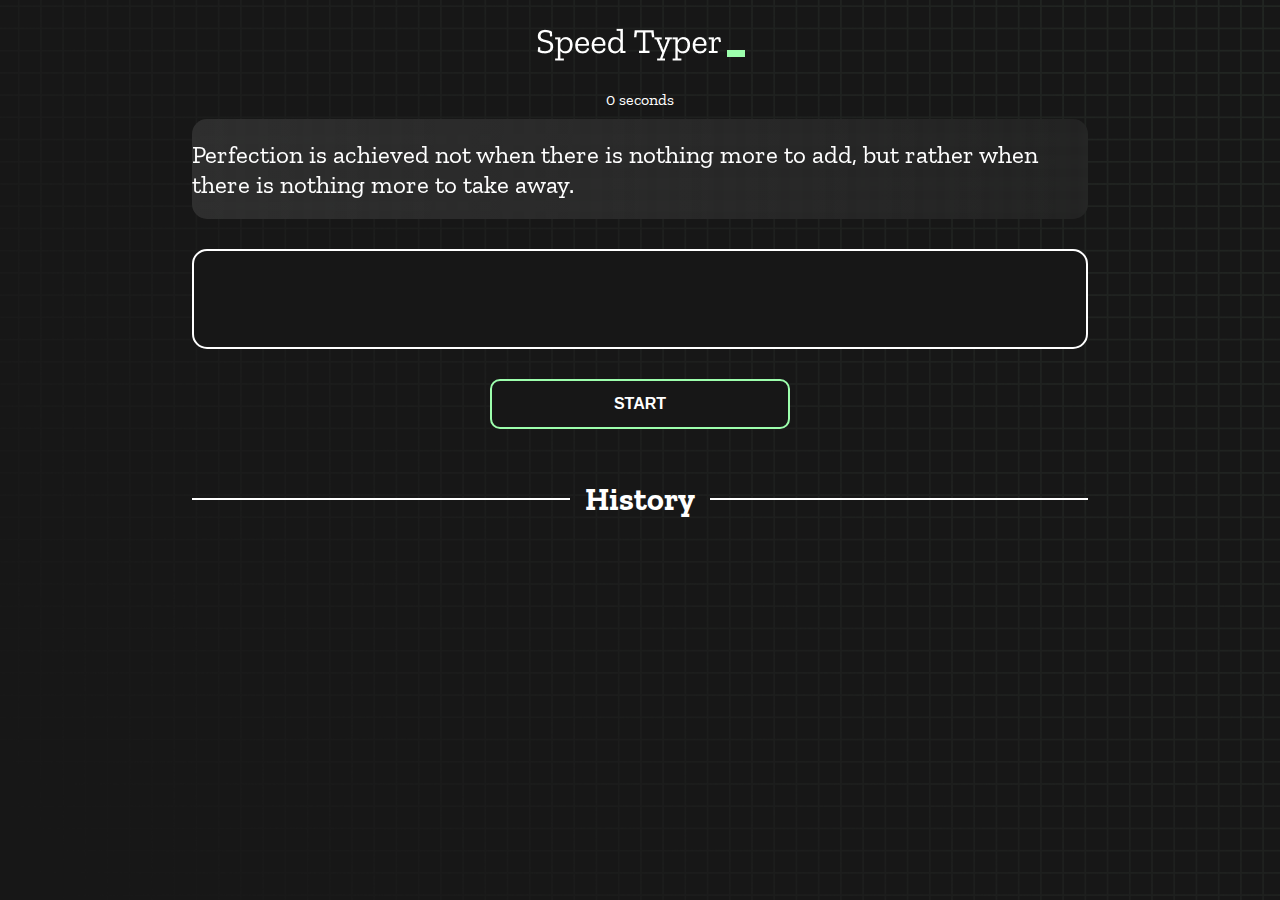
==== index.html @ 3e112525 "Initial commit" ====
<!DOCTYPE html>
<html lang="en">
  <head>
    <meta charset="UTF-8" />
    <meta http-equiv="X-UA-Compatible" content="IE=edge" />
    <meta name="viewport" content="width=device-width, initial-scale=1.0" />
    <title>Speed Monster</title>
    <link rel="stylesheet" href="styles.css" />
    <link rel="preconnect" href="https://fonts.googleapis.com" />
    <link rel="preconnect" href="https://fonts.gstatic.com" crossorigin />
    <link
      href="https://fonts.googleapis.com/css2?family=Zilla+Slab:wght@300;400;500&display=swap"
      rel="stylesheet"
    />
  </head>
  <body>
    <h1 class="title"><img src="./logo.png" /></h1>
    <div id="show-time">0 seconds</div>

    <div class="box-container">
      <div id="question"></div>

      <div id="display" class="inactive"></div>

      <div class="buttons">
        <button id="starts">START</button>
      </div>

      <div class="divider-container">
        <div class="line"></div>
        <h1 class="title2">History</h1>
        <div class="line"></div>
      </div>
      <div id="histories"></div>
    </div>

    <div id="countdown"></div>
    <div id="modal-background" class="hidden"></div>
    <div id="result" class="hidden"></div>

    <script src="./history.js"></script>
    <script src="./script.js"></script>
  </body>
</html>
---- styles.css ----
* {
  padding: 0;
  margin: 0;
  box-sizing: border-box;
}

body {
  background-image: url("./bg.png");
  background-size: cover;
  background-position: left top;
  font-family: "Zilla Slab", serif;
}

.box-container {
  width: 70%;
  margin: 0 auto;
}

#question {
  height: 100px;
  display: flex;
  align-items: center;
  justify-content: center;
  color: white;
  font-size: 25px;
  border-radius: 15px;
  background: rgb(255, 255, 255);
  background: linear-gradient(
    92.49deg,
    rgba(255, 255, 255, 0.1) 0.18%,
    rgba(255, 255, 255, 0.05) 99.85%
  );
  backdrop-filter: blur(5px);
  margin-bottom: 30px;
}

#display {
  height: 100px;
  display: flex;
  flex-wrap: wrap;
  align-items: center;
  padding-left: 5rem;
  color: white;
  font-size: 32px;
  background-color: #171717;
  border: 2px solid #9dffad;
  border-radius: 15px;
}

#countdown {
  position: fixed;
  height: 100vh;
  width: 100vw;
  background-color: rgba(0, 0, 0, 0.8);
  top: 0;
  left: 0;
  display: flex;
  align-items: center;
  justify-content: center;
  font-size: 3rem;
  color: white;
  display: none;
}
#result {
  position: fixed;
  top: 10%; 
  left: 10%;
  transform: translate(-50%, -50%);
  height: 250px;
  width: 400px;
  background-color: #171717;
  border-radius: 15px;
  border: 2px solid #9dffad;
  color: white;
  text-align: center;
  padding: 2rem;
}
#show-time{
  text-align: center;
  color: white;
  margin: 10px 0;
}

.green {
  color: #9dffad;
}
.red {
  color: #eb6565;
}
.bold {
  font-weight: 700;
}
.inactive {
  border: 2px solid white !important;
}
.hidden {
  display: none;
}
.title {
  text-align: center;
  color: white;
  margin: 20px 0;
}

.divider-container {
  height: 80px;
  display: flex;
  justify-content: center;
  align-items: center;
  gap: 15px;
  margin: 0 auto;
}

.line {
  height: 2px;
  background: white;
  width: 100%;
}

.title2 {
  color: white;
  display: block;
}

.buttons {
  display: flex;
  justify-content: center;
  margin: 30px 0;
}
button {
  padding: 10px 20px;
  border: none;
  font-size: 16px;
  font-weight: bold;
  width: 300px;
  height: 50px;
  color: white;
  background-color: #171717;
  border-radius: 10px;
  border: 2px solid #9dffad;
  cursor: pointer;
}

#histories {
  display: flex;
  flex-wrap: wrap;
  justify-content: space-around;
}

.card {
  width: 100%;
  height: 100%;
  padding: 50px;
  display: flex;
  justify-content: space-between;
  align-items: center;
  padding: 20px 30px;
  color: white;
  border-radius: 15px;
  background: rgb(255, 255, 255);
  background: linear-gradient(
    92.49deg,
    rgba(255, 255, 255, 0.1) 0.18%,
    rgba(255, 255, 255, 0.05) 99.85%
  );
  backdrop-filter: blur(5px);
  margin-bottom: 30px;
}

#modal-background {
  background: rgb(255, 255, 255);
  background: linear-gradient(
    92.49deg,
    rgba(255, 255, 255, 0.1) 0.18%,
    rgba(255, 255, 255, 0.05) 99.85%
  );
  backdrop-filter: blur(5px);
  height: 100vh;
  width: 100%;
  position: fixed;
  top: 0;
}

@media only screen and (max-width: 700px) {
  .box-container {
    padding: 0 20px;
    width: 100%;
  }
  .card {
    flex-direction: column;
  }
}
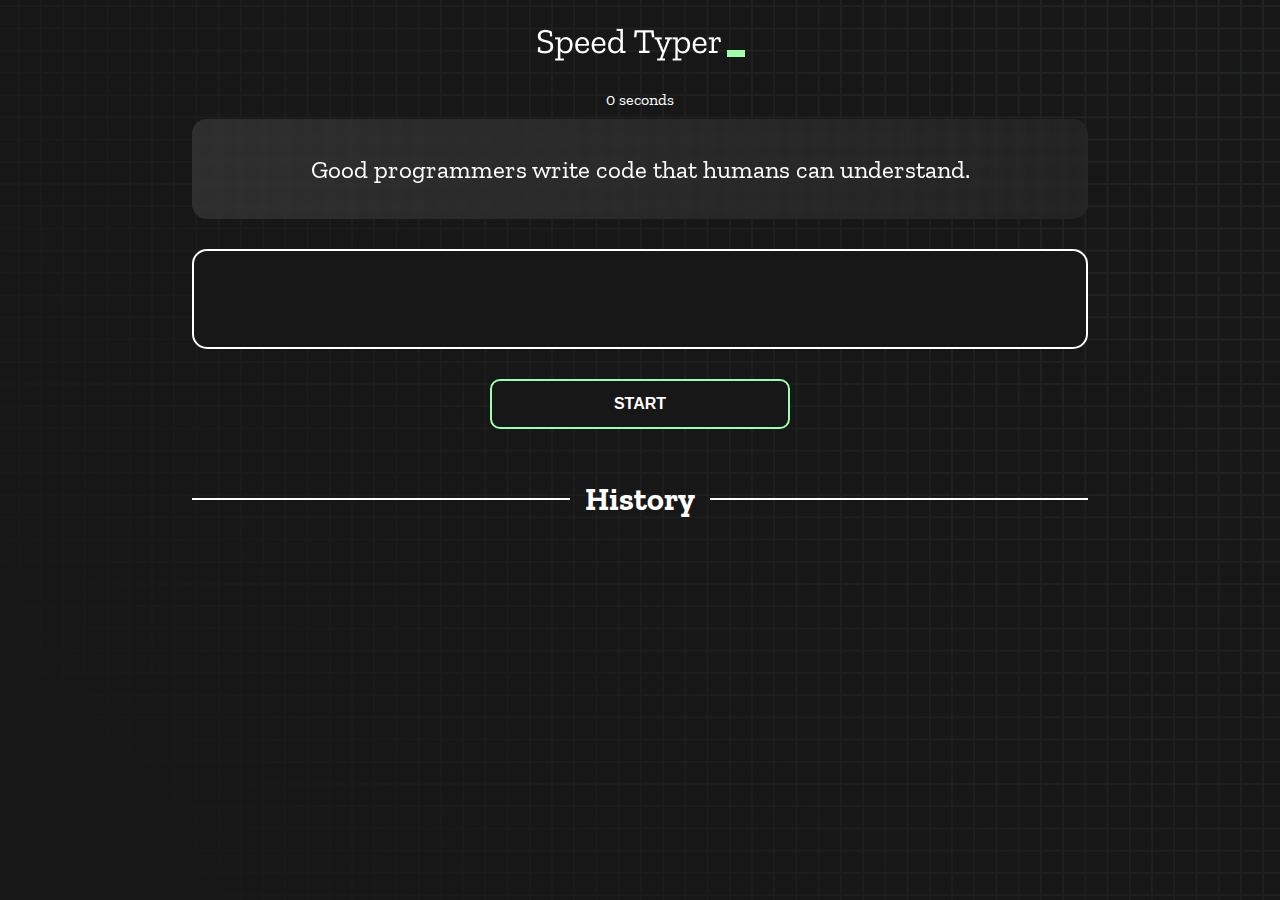
==== commit dbad1095: "image tag error solved" ====
--- a/index.html
+++ b/index.html
@@ -1,6 +1,7 @@
 <!DOCTYPE html>
 <html lang="en">
-  <head>
+
+<head>
     <meta charset="UTF-8" />
     <meta http-equiv="X-UA-Compatible" content="IE=edge" />
     <meta name="viewport" content="width=device-width, initial-scale=1.0" />
@@ -8,30 +9,28 @@
     <link rel="stylesheet" href="styles.css" />
     <link rel="preconnect" href="https://fonts.googleapis.com" />
     <link rel="preconnect" href="https://fonts.gstatic.com" crossorigin />
-    <link
-      href="https://fonts.googleapis.com/css2?family=Zilla+Slab:wght@300;400;500&display=swap"
-      rel="stylesheet"
-    />
-  </head>
-  <body>
-    <h1 class="title"><img src="./logo.png" /></h1>
+    <link href="https://fonts.googleapis.com/css2?family=Zilla+Slab:wght@300;400;500&display=swap" rel="stylesheet" />
+</head>
+
+<body>
+    <h1 class="title"><img src="./logo.png" alt="" /></h1>
     <div id="show-time">0 seconds</div>
 
     <div class="box-container">
-      <div id="question"></div>
+        <div id="question"></div>
 
-      <div id="display" class="inactive"></div>
+        <div id="display" class="inactive"></div>
 
-      <div class="buttons">
-        <button id="starts">START</button>
-      </div>
+        <div class="buttons">
+            <button id="starts">START</button>
+        </div>
 
-      <div class="divider-container">
-        <div class="line"></div>
-        <h1 class="title2">History</h1>
-        <div class="line"></div>
-      </div>
-      <div id="histories"></div>
+        <div class="divider-container">
+            <div class="line"></div>
+            <h1 class="title2">History</h1>
+            <div class="line"></div>
+        </div>
+        <div id="histories"></div>
     </div>
 
     <div id="countdown"></div>
@@ -40,5 +39,6 @@
 
     <script src="./history.js"></script>
     <script src="./script.js"></script>
-  </body>
-</html>
+</body>
+
+</html>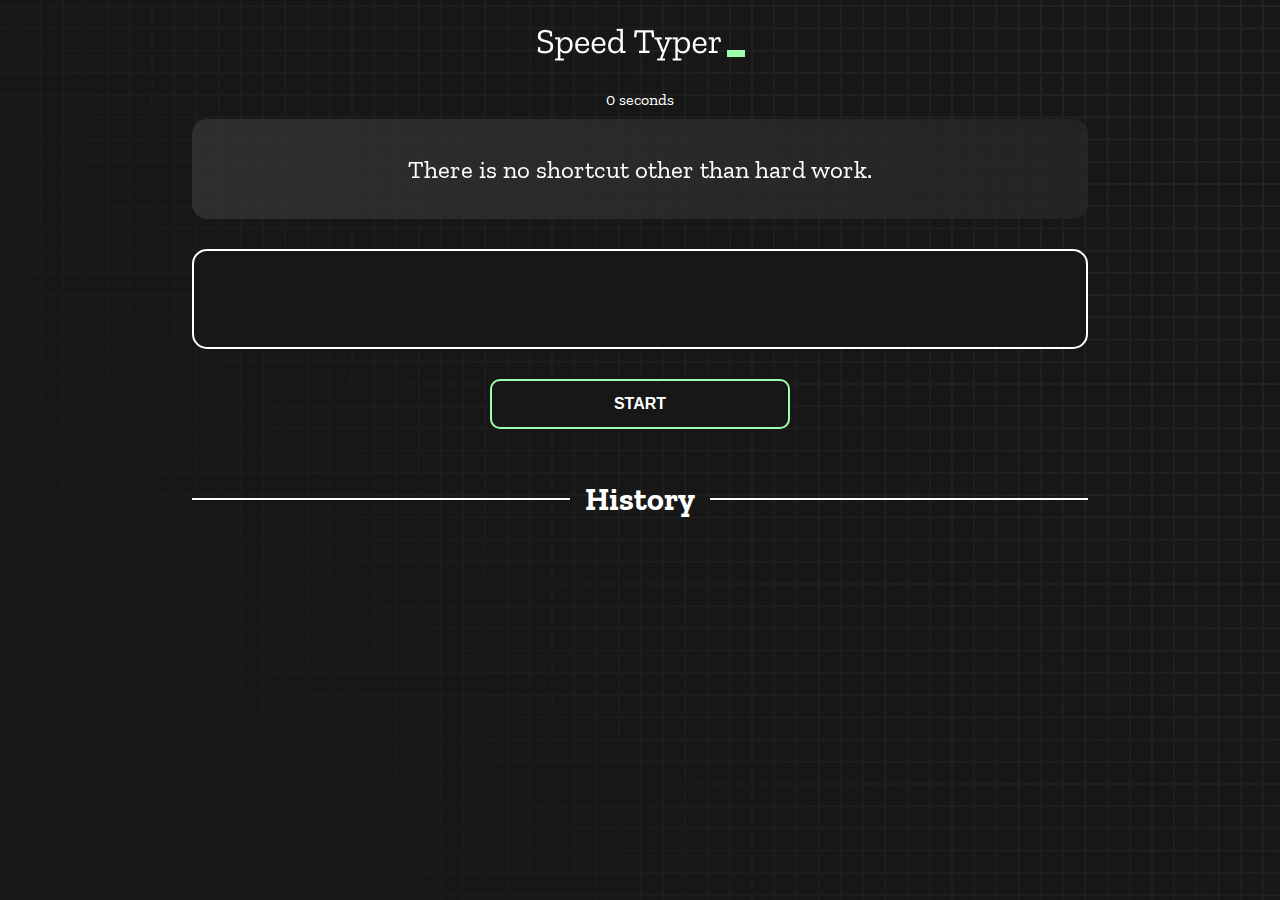
==== commit 1ca51233: "full website done" ====
--- a/index.html
+++ b/index.html
@@ -5,10 +5,13 @@
     <meta charset="UTF-8" />
     <meta http-equiv="X-UA-Compatible" content="IE=edge" />
     <meta name="viewport" content="width=device-width, initial-scale=1.0" />
-    <title>Speed Monster</title>
+    <title>Speed Typer</title>
+    <!-- css link -->
     <link rel="stylesheet" href="styles.css" />
+    <!-- fonts link -->
     <link rel="preconnect" href="https://fonts.googleapis.com" />
     <link rel="preconnect" href="https://fonts.gstatic.com" crossorigin />
+
     <link href="https://fonts.googleapis.com/css2?family=Zilla+Slab:wght@300;400;500&display=swap" rel="stylesheet" />
 </head>
 
@@ -37,6 +40,7 @@
     <div id="modal-background" class="hidden"></div>
     <div id="result" class="hidden"></div>
 
+    <!-- JS link -->
     <script src="./history.js"></script>
     <script src="./script.js"></script>
 </body>
--- a/styles.css
+++ b/styles.css
@@ -1,192 +1,205 @@
 * {
-  padding: 0;
-  margin: 0;
-  box-sizing: border-box;
+    padding: 0;
+    margin: 0;
+    box-sizing: border-box;
 }
 
 body {
-  background-image: url("./bg.png");
-  background-size: cover;
-  background-position: left top;
-  font-family: "Zilla Slab", serif;
+    background-image: url("./bg.png");
+    background-size: cover;
+    background-position: left top;
+    font-family: "Zilla Slab", serif;
 }
 
 .box-container {
-  width: 70%;
-  margin: 0 auto;
+    width: 70%;
+    margin: 0 auto;
 }
 
 #question {
-  height: 100px;
-  display: flex;
-  align-items: center;
-  justify-content: center;
-  color: white;
-  font-size: 25px;
-  border-radius: 15px;
-  background: rgb(255, 255, 255);
-  background: linear-gradient(
-    92.49deg,
-    rgba(255, 255, 255, 0.1) 0.18%,
-    rgba(255, 255, 255, 0.05) 99.85%
-  );
-  backdrop-filter: blur(5px);
-  margin-bottom: 30px;
+    height: 100px;
+    display: flex;
+    align-items: center;
+    justify-content: center;
+    color: white;
+    font-size: 25px;
+    border-radius: 15px;
+    background: rgb(255, 255, 255);
+    background: linear-gradient( 92.49deg, rgba(255, 255, 255, 0.1) 0.18%, rgba(255, 255, 255, 0.05) 99.85%);
+    backdrop-filter: blur(5px);
+    margin-bottom: 30px;
 }
 
 #display {
-  height: 100px;
-  display: flex;
-  flex-wrap: wrap;
-  align-items: center;
-  padding-left: 5rem;
-  color: white;
-  font-size: 32px;
-  background-color: #171717;
-  border: 2px solid #9dffad;
-  border-radius: 15px;
+    height: 100px;
+    display: flex;
+    flex-wrap: wrap;
+    align-items: center;
+    padding-left: 5rem;
+    color: white;
+    font-size: 32px;
+    background-color: #171717;
+    border: 2px solid #9dffad;
+    border-radius: 15px;
 }
 
 #countdown {
-  position: fixed;
-  height: 100vh;
-  width: 100vw;
-  background-color: rgba(0, 0, 0, 0.8);
-  top: 0;
-  left: 0;
-  display: flex;
-  align-items: center;
-  justify-content: center;
-  font-size: 3rem;
-  color: white;
-  display: none;
-}
+    position: fixed;
+    height: 100vh;
+    width: 100vw;
+    background-color: rgba(0, 0, 0, 0.8);
+    top: 0;
+    left: 0;
+    display: flex;
+    align-items: center;
+    justify-content: center;
+    font-size: 3rem;
+    color: white;
+    display: none;
+}
+
 #result {
-  position: fixed;
-  top: 10%; 
-  left: 10%;
-  transform: translate(-50%, -50%);
-  height: 250px;
-  width: 400px;
-  background-color: #171717;
-  border-radius: 15px;
-  border: 2px solid #9dffad;
-  color: white;
-  text-align: center;
-  padding: 2rem;
-}
-#show-time{
-  text-align: center;
-  color: white;
-  margin: 10px 0;
+    position: fixed;
+    top: 50%;
+    left: 50%;
+    transform: translate(-50%, -50%);
+    height: 250px;
+    width: 400px;
+    background-color: #171717;
+    border-radius: 15px;
+    border: 2px solid #9dffad;
+    color: white;
+    text-align: center;
+    padding: 2rem;
+}
+
+#show-time {
+    text-align: center;
+    color: white;
+    margin: 10px 0;
 }
 
 .green {
-  color: #9dffad;
-}
+    color: #9dffad;
+}
+
 .red {
-  color: #eb6565;
-}
+    color: #eb6565;
+}
+
 .bold {
-  font-weight: 700;
-}
+    font-weight: 700;
+}
+
 .inactive {
-  border: 2px solid white !important;
-}
+    border: 2px solid white !important;
+}
+
 .hidden {
-  display: none;
-}
+    display: none;
+}
+
 .title {
-  text-align: center;
-  color: white;
-  margin: 20px 0;
+    text-align: center;
+    color: white;
+    margin: 20px 0;
 }
 
 .divider-container {
-  height: 80px;
-  display: flex;
-  justify-content: center;
-  align-items: center;
-  gap: 15px;
-  margin: 0 auto;
+    height: 80px;
+    display: flex;
+    justify-content: center;
+    align-items: center;
+    gap: 15px;
+    margin: 0 auto;
 }
 
 .line {
-  height: 2px;
-  background: white;
-  width: 100%;
+    height: 2px;
+    background: white;
+    width: 100%;
 }
 
 .title2 {
-  color: white;
-  display: block;
+    color: white;
+    display: block;
 }
 
 .buttons {
-  display: flex;
-  justify-content: center;
-  margin: 30px 0;
-}
+    display: flex;
+    justify-content: center;
+    margin: 30px 0;
+}
+
 button {
-  padding: 10px 20px;
-  border: none;
-  font-size: 16px;
-  font-weight: bold;
-  width: 300px;
-  height: 50px;
-  color: white;
-  background-color: #171717;
-  border-radius: 10px;
-  border: 2px solid #9dffad;
-  cursor: pointer;
+    padding: 10px 20px;
+    border: none;
+    font-size: 16px;
+    font-weight: bold;
+    width: 300px;
+    height: 50px;
+    color: white;
+    background-color: #171717;
+    border-radius: 10px;
+    border: 2px solid #9dffad;
+    cursor: pointer;
 }
 
 #histories {
-  display: flex;
-  flex-wrap: wrap;
-  justify-content: space-around;
+    display: grid;
+    grid-template-columns: repeat(3, 1fr);
+    gap: 10px;
+    grid-auto-rows: minmax(100px, auto);
 }
 
 .card {
-  width: 100%;
-  height: 100%;
-  padding: 50px;
-  display: flex;
-  justify-content: space-between;
-  align-items: center;
-  padding: 20px 30px;
-  color: white;
-  border-radius: 15px;
-  background: rgb(255, 255, 255);
-  background: linear-gradient(
-    92.49deg,
-    rgba(255, 255, 255, 0.1) 0.18%,
-    rgba(255, 255, 255, 0.05) 99.85%
-  );
-  backdrop-filter: blur(5px);
-  margin-bottom: 30px;
+    width: 100%;
+    height: 100%;
+    padding: 50px;
+    padding: 20px 30px;
+    color: white;
+    border-radius: 15px;
+    background: rgb(255, 255, 255);
+    background: linear-gradient( 92.49deg, rgba(255, 255, 255, 0.1) 0.18%, rgba(255, 255, 255, 0.05) 99.85%);
+    backdrop-filter: blur(5px);
+    margin-bottom: 30px;
 }
 
 #modal-background {
-  background: rgb(255, 255, 255);
-  background: linear-gradient(
-    92.49deg,
-    rgba(255, 255, 255, 0.1) 0.18%,
-    rgba(255, 255, 255, 0.05) 99.85%
-  );
-  backdrop-filter: blur(5px);
-  height: 100vh;
-  width: 100%;
-  position: fixed;
-  top: 0;
+    background: rgb(255, 255, 255);
+    background: linear-gradient( 92.49deg, rgba(255, 255, 255, 0.1) 0.18%, rgba(255, 255, 255, 0.05) 99.85%);
+    backdrop-filter: blur(5px);
+    height: 100vh;
+    width: 100%;
+    position: fixed;
+    top: 0;
+}
+
+@media only screen and (max-width: 768px) {
+    #histories {
+        display: grid;
+        grid-template-columns: repeat(2, 1fr);
+        gap: 10px;
+        grid-auto-rows: minmax(100px, auto);
+    }
 }
 
 @media only screen and (max-width: 700px) {
-  .box-container {
-    padding: 0 20px;
-    width: 100%;
-  }
-  .card {
-    flex-direction: column;
-  }
-}
+    .box-container {
+        padding: 0 20px;
+        width: 100%;
+    }
+    .card {
+        flex-direction: row;
+        width: 100%;
+    }
+}
+
+@media only screen and (max-width: 480px) {
+    #histories {
+        display: grid;
+        grid-template-columns: repeat(1, 1fr);
+        gap: 10px;
+        grid-auto-rows: minmax(100px, auto);
+    }
+}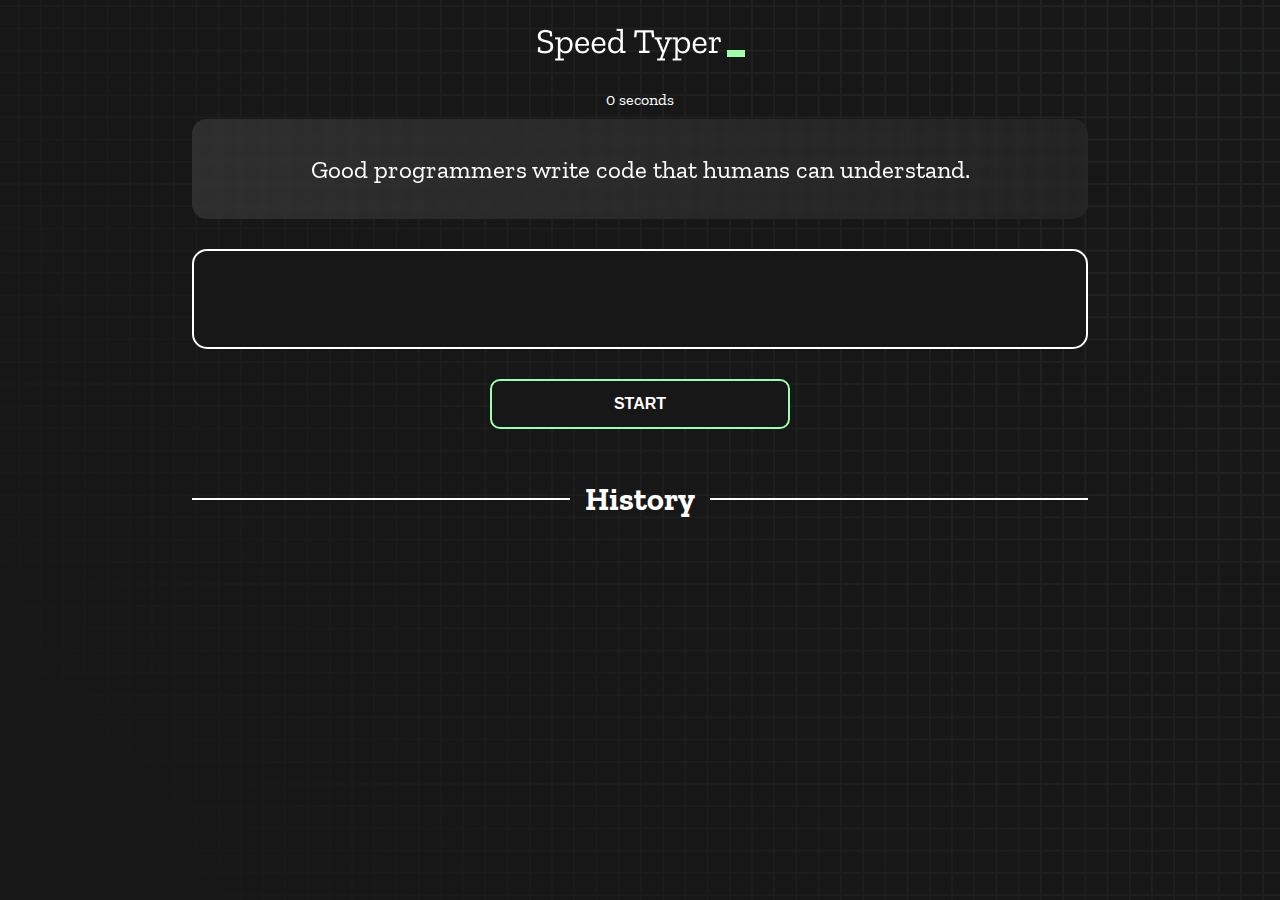
==== commit 28379799: "full website done" ====
--- a/index.html
+++ b/index.html
@@ -5,7 +5,7 @@
     <meta charset="UTF-8" />
     <meta http-equiv="X-UA-Compatible" content="IE=edge" />
     <meta name="viewport" content="width=device-width, initial-scale=1.0" />
-    <title>Speed Typer</title>
+    <title>Speed Monster</title>
     <!-- css link -->
     <link rel="stylesheet" href="styles.css" />
     <!-- fonts link -->
